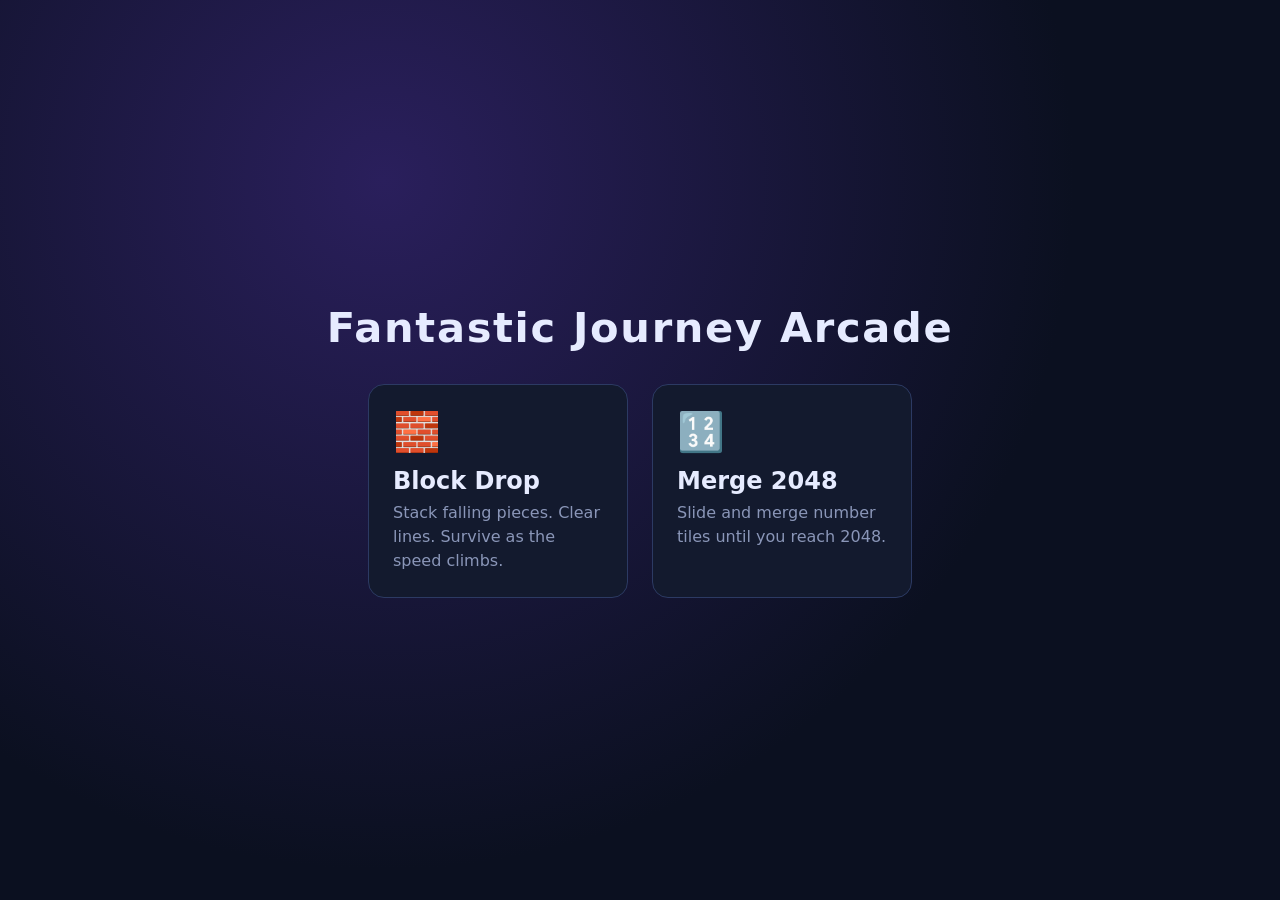
==== index.html @ beb29ceb "Add Block Drop and Merge 2048 games Add an arcade landing page and two browser games with no build s" ====
<!doctype html>
<html lang="en">
<head>
  <meta charset="utf-8">
  <meta name="viewport" content="width=device-width, initial-scale=1">
  <title>Fantastic Journey Arcade</title>
  <style>
    * { box-sizing: border-box; }
    body {
      margin: 0;
      min-height: 100vh;
      display: flex;
      flex-direction: column;
      align-items: center;
      justify-content: center;
      gap: 32px;
      padding: 32px 16px;
      font-family: "Segoe UI", system-ui, sans-serif;
      color: #e6ebff;
      background: radial-gradient(circle at 30% 20%, #2a1f5c, #0b1020 60%);
    }
    h1 { margin: 0; font-size: 2.6rem; letter-spacing: 0.04em; }
    .cards { display: flex; flex-wrap: wrap; gap: 24px; justify-content: center; }
    .card {
      width: 260px;
      padding: 24px;
      border-radius: 16px;
      border: 1px solid #2c3a63;
      background: #131a2e;
      color: inherit;
      text-decoration: none;
      transition: transform 0.15s ease, border-color 0.15s ease;
    }
    .card:hover, .card:focus-visible { transform: translateY(-4px); border-color: #7c5cff; }
    .card h2 { margin: 12px 0 6px; }
    .card p { margin: 0; color: #8a96b8; line-height: 1.5; }
    .icon { font-size: 2.4rem; }
  </style>
</head>
<body>
  <h1>Fantastic Journey Arcade</h1>
  <div class="cards">
    <a class="card" href="block-drop/index.html">
      <div class="icon" aria-hidden="true">&#129521;</div>
      <h2>Block Drop</h2>
      <p>Stack falling pieces. Clear lines. Survive as the speed climbs.</p>
    </a>
    <a class="card" href="merge-2048/index.html">
      <div class="icon" aria-hidden="true">&#128290;</div>
      <h2>Merge 2048</h2>
      <p>Slide and merge number tiles until you reach 2048.</p>
    </a>
  </div>
</body>
</html>
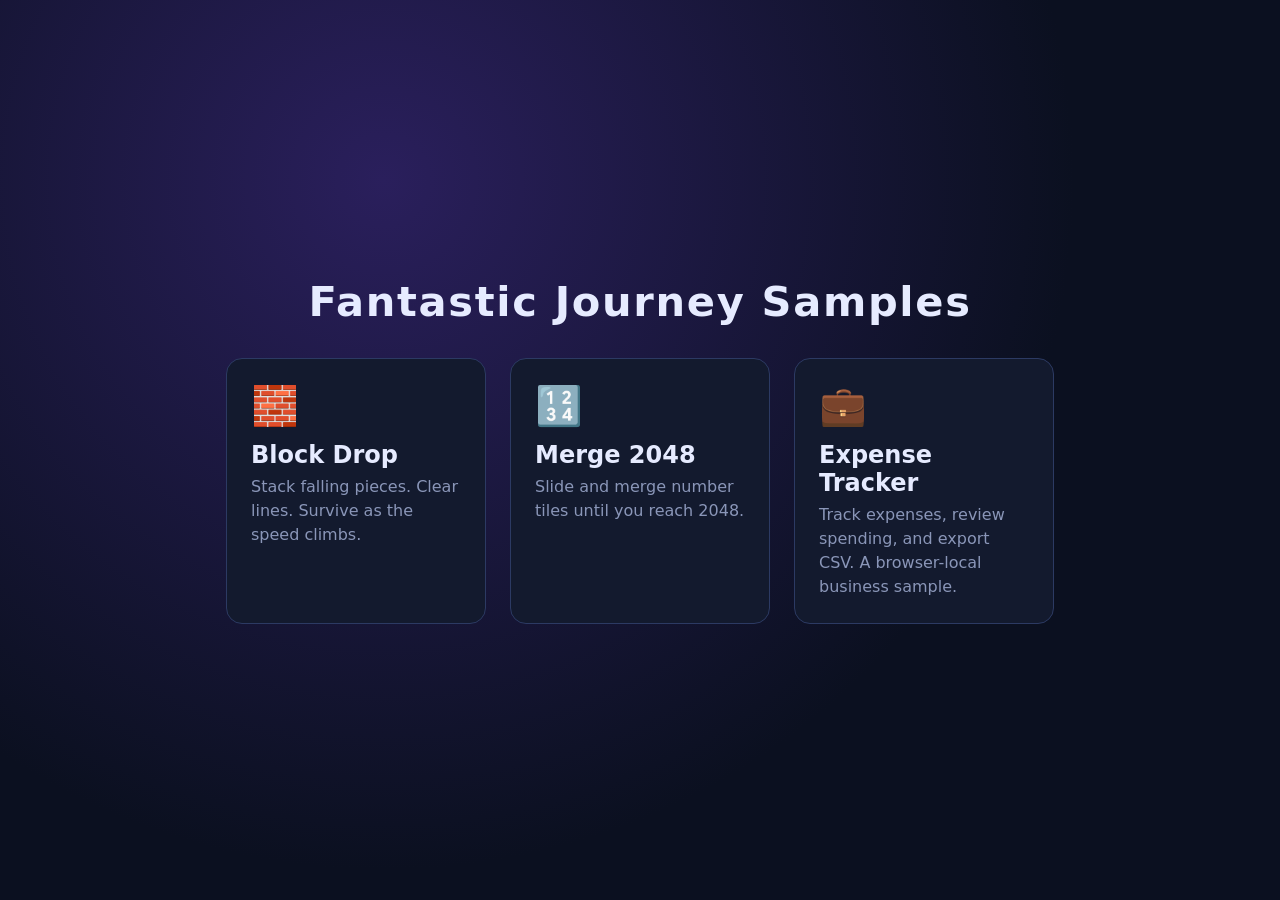
==== commit 427be432: "Add browser-local expense tracker sample Include expense CRUD, filtering, spending summaries, safe C" ====
--- a/index.html
+++ b/index.html
@@ -3,7 +3,7 @@
 <head>
   <meta charset="utf-8">
   <meta name="viewport" content="width=device-width, initial-scale=1">
-  <title>Fantastic Journey Arcade</title>
+  <title>Fantastic Journey Samples</title>
   <style>
     * { box-sizing: border-box; }
     body {
@@ -38,7 +38,7 @@
   </style>
 </head>
 <body>
-  <h1>Fantastic Journey Arcade</h1>
+  <h1>Fantastic Journey Samples</h1>
   <div class="cards">
     <a class="card" href="block-drop/index.html">
       <div class="icon" aria-hidden="true">&#129521;</div>
@@ -50,6 +50,11 @@
       <h2>Merge 2048</h2>
       <p>Slide and merge number tiles until you reach 2048.</p>
     </a>
+    <a class="card" href="expense-tracker/index.html">
+      <div class="icon" aria-hidden="true">&#128188;</div>
+      <h2>Expense Tracker</h2>
+      <p>Track expenses, review spending, and export CSV. A browser-local business sample.</p>
+    </a>
   </div>
 </body>
 </html>
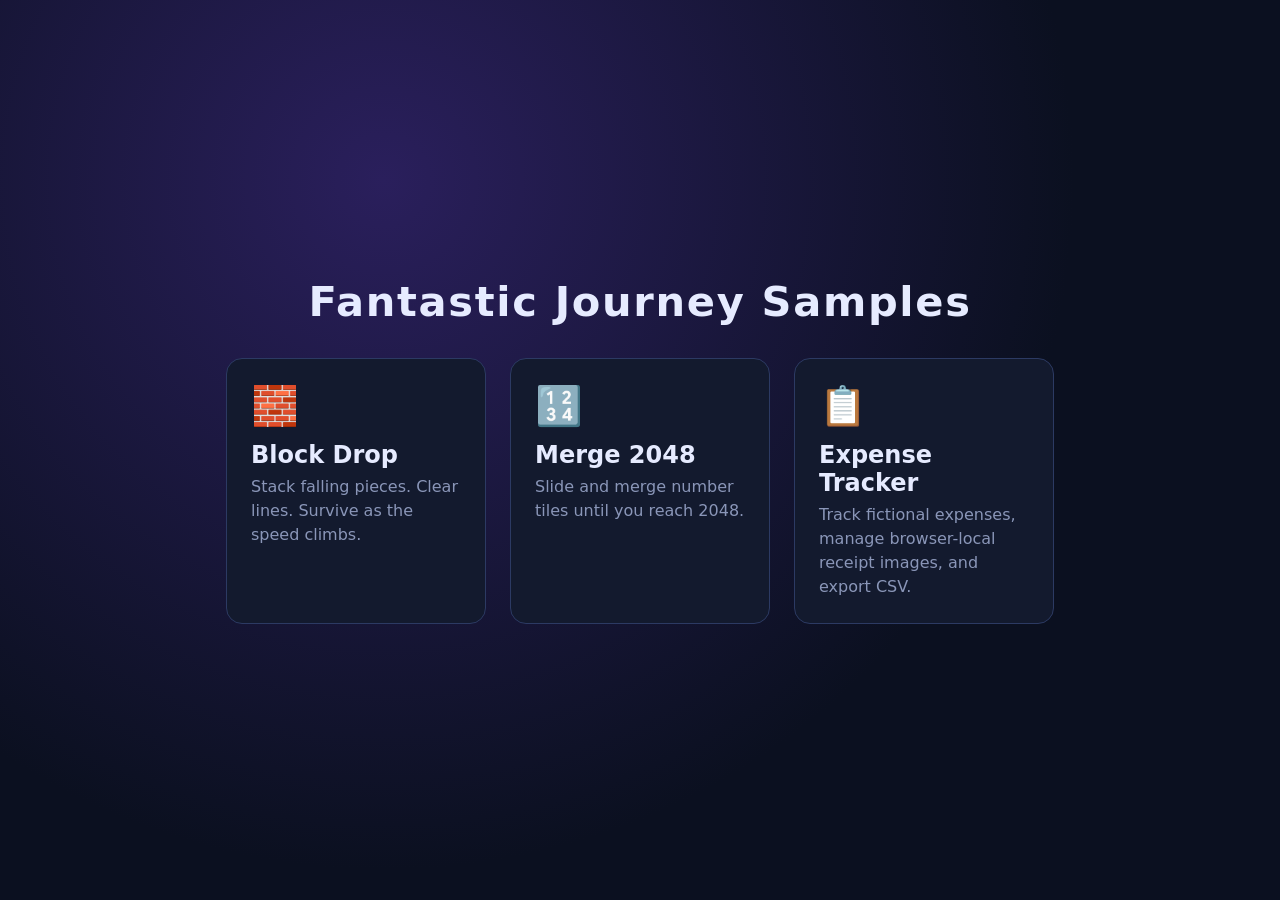
==== commit 44c0e403: "Add browser-local expense receipt management Restore the Expense Tracker sample from closed PR #44 a" ====
--- a/index.html
+++ b/index.html
@@ -51,9 +51,9 @@
       <p>Slide and merge number tiles until you reach 2048.</p>
     </a>
     <a class="card" href="expense-tracker/index.html">
-      <div class="icon" aria-hidden="true">&#128188;</div>
+      <div class="icon" aria-hidden="true">&#128203;</div>
       <h2>Expense Tracker</h2>
-      <p>Track expenses, review spending, and export CSV. A browser-local business sample.</p>
+      <p>Track fictional expenses, manage browser-local receipt images, and export CSV.</p>
     </a>
   </div>
 </body>
